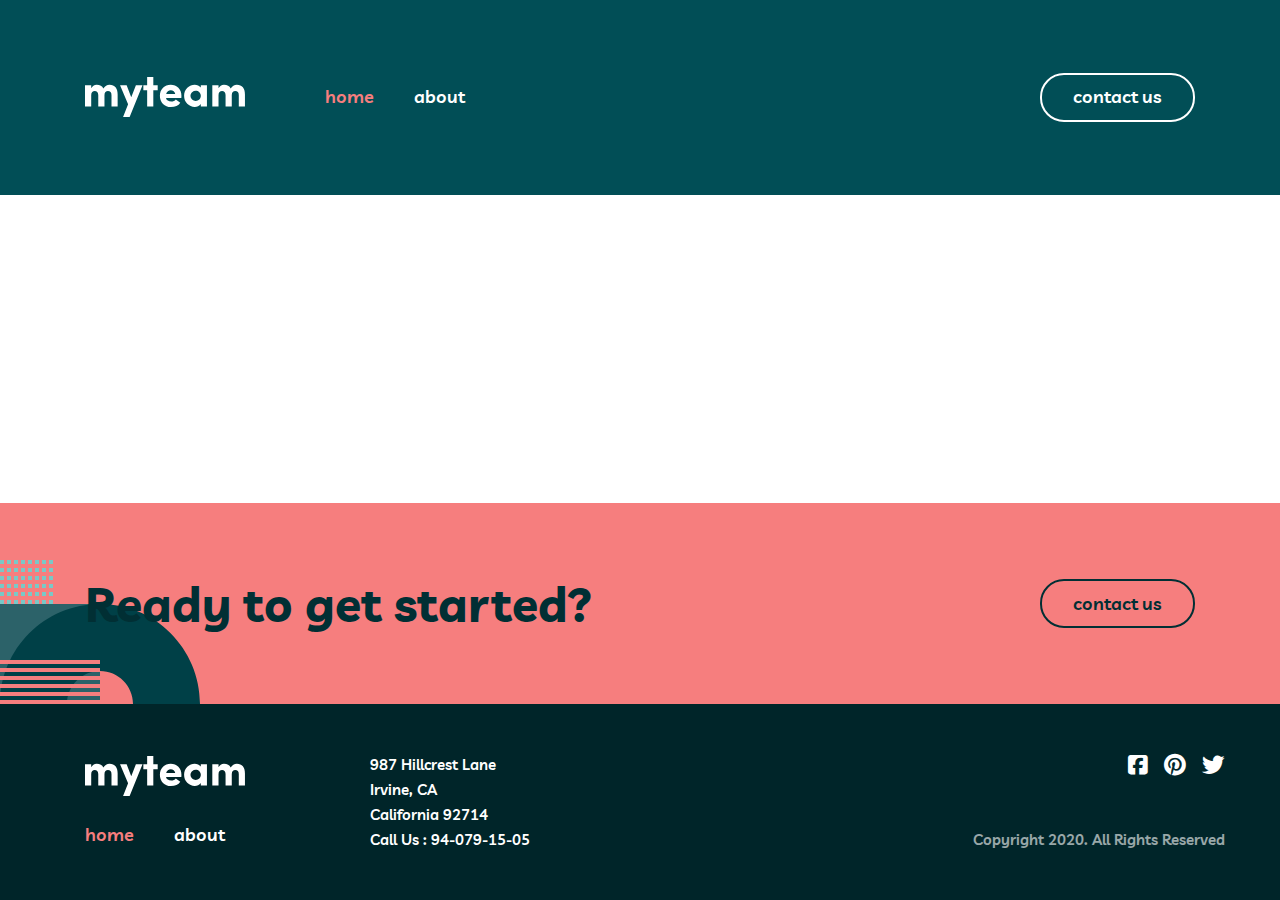
==== index.html @ 214761e7 "My Team | Home" ====
<!DOCTYPE html>
<html lang="en">
  <head>
    <meta charset="UTF-8" />
    <meta name="viewport" content="width=device-width, initial-scale=1.0" />
    <title>My Team | Home</title>
    <link
      rel="stylesheet"
      href="https://cdnjs.cloudflare.com/ajax/libs/font-awesome/6.7.2/css/all.min.css"
      integrity="sha512-Evv84Mr4kqVGRNSgIGL/F/aIDqQb7xQ2vcrdIwxfjThSH8CSR7PBEakCr51Ck+w+/U6swU2Im1vVX0SVk9ABhg=="
      crossorigin="anonymous"
      referrerpolicy="no-referrer"
    />
    <link rel="stylesheet" href="./css/index.css" />
  </head>
  <body>
    <header class="header">
      <div class="header__container container">
        <a href="" class="site-logo">
          <img
            class="site-logo__image"
            src="./images/logo.svg"
            alt=""
            width="160"
            height="40"
          />
        </a>
        <nav class="sitenav">
          <ul class="sitenav__list">
            <li class="sitenav__item">
              <a href="./index.html" id="active" class="sitenav__link">home</a>
            </li>
            <li class="sitenav__item">
              <a class="sitenav__link" href="./pages/about.html">about</a>
            </li>
          </ul>
        </nav>
        <a href="./pages/contact.html" class="btn primary-btn">contact us</a>
      </div>
    </header>
    <main class="main"></main>
    <footer class="footer">
      <div class="footer__cta">
        <div class="container">
          <h2 class="footer__cta__title">Ready to get started?</h2>
          <a
            class="footer__cta__btn btn primary-btn-dark"
            href="./pages/contact.html"
            >contact us</a
          >
        </div>
      </div>
      <div class="footer__container">
        <div class="container">
          <div class="footer__container-links">
            <div class="footer__container__logo">
              <img
                class="footer__logo"
                src="./images/logo.svg"
                alt=""
                width="160"
                height="40"
              />
            </div>
            <div class="footer__container-nav__pages">
              <ul class="footer__container-nav__pages-list">
                <li class="footer__container-nav__pages-item">
                  <a
                    href="./index.html"
                    class="footer__container-nav__pages-link sitenav__link"
                    id="active"
                    >home</a
                  >
                </li>
                <li class="footer__container-nav__pages-item">
                  <a
                    href="./pages/about.html"
                    class="footer__container-nav__pages-link sitenav__link"
                    >about</a
                  >
                </li>
              </ul>
            </div>
          </div>
          <div class="footer__container-information">
            <p>987 Hillcrest Lane</p>
            <p>Irvine, CA</p>
            <p>California 92714</p>
            <p>Call Us : 94-079-15-05</p>
          </div>
          <div class="footer__container__social-links">
            <a href="#" class="footer__container__social_link"
              ><i class="fa-brands fa-square-facebook fa-xl"></i
            ></a>
            <a href="#" class="footer__container__social_link"
              ><i class="fa-brands fa-pinterest fa-xl"></i
            ></a>
            <a href="#" class="footer__container__social_link"
              ><i class="fa-brands fa-twitter fa-xl"></i
            ></a>
          </div>
          <p class="footer__container__description">
            Copyright 2020. All Rights Reserved
          </p>
        </div>
      </div>
    </footer>
  </body>
</html>
---- css/index.css ----
@import "./normalize.css";
@import "./main.css"
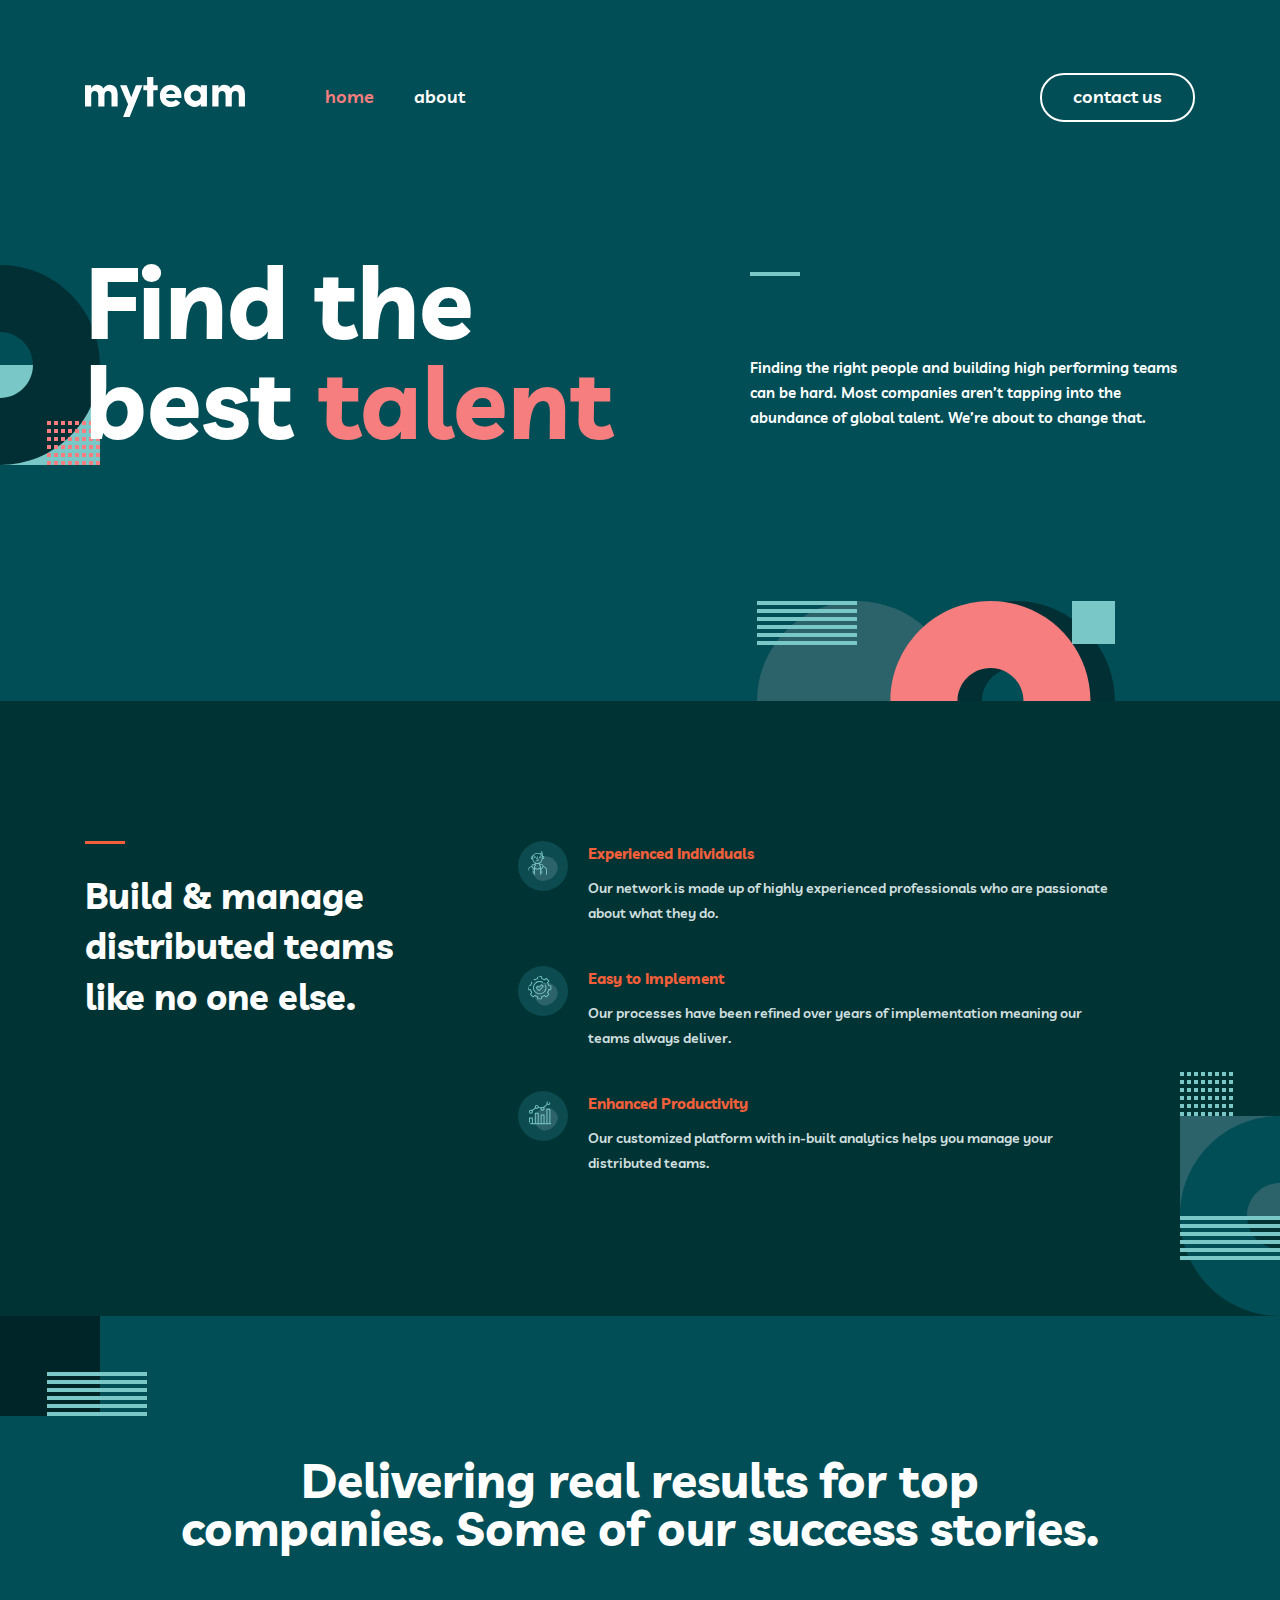
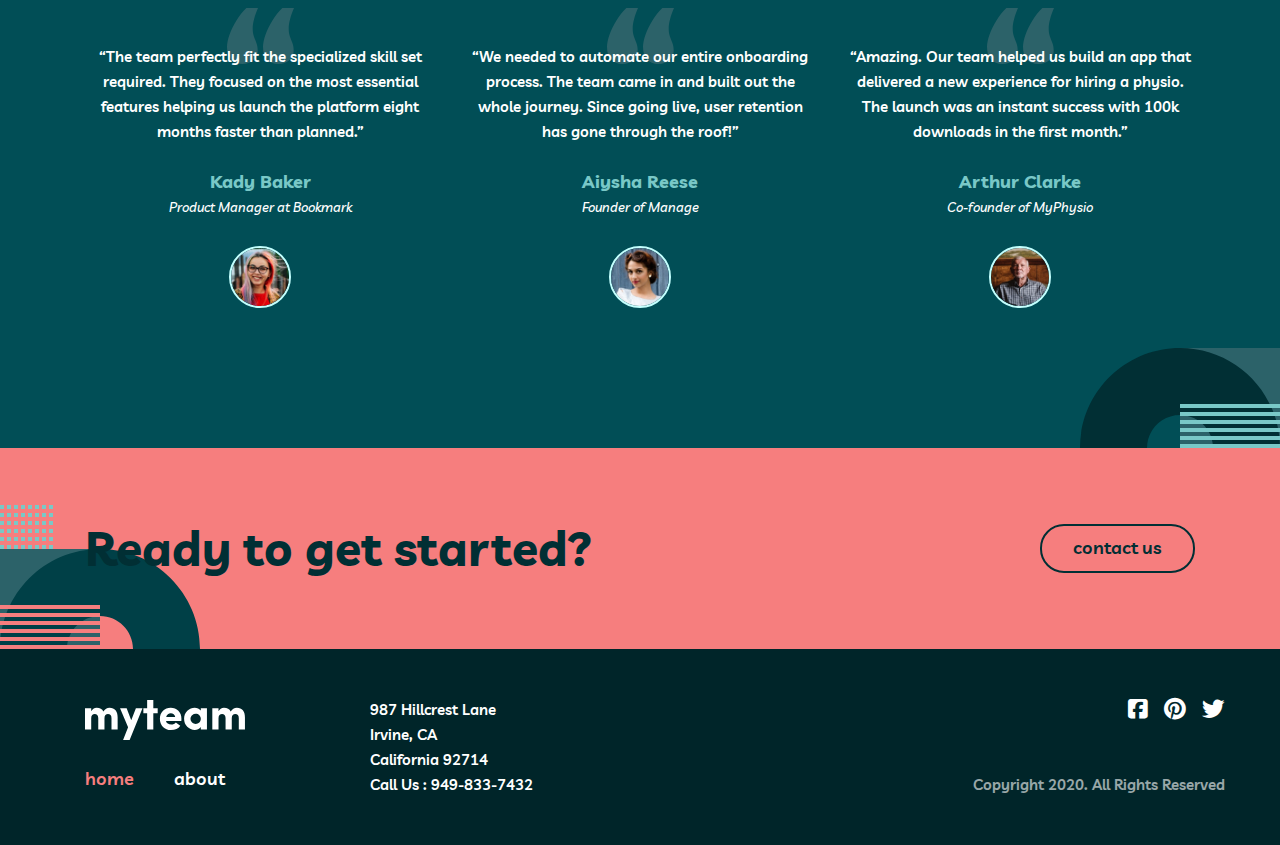
==== commit f5e7f1ea: ".." ====
--- a/index.html
+++ b/index.html
@@ -38,7 +38,119 @@
         <a href="./pages/contact.html" class="btn primary-btn">contact us</a>
       </div>
     </header>
-    <main class="main"></main>
+    <main class="main">
+        <section class="hero">
+          <div class="hero__container container">
+            <h1 class="hero__title">
+              Find the <br />
+              best <span class="orange_color">talent</span>
+            </h1>
+            <div class="hero__descraption">
+              <span class="divider hero-divider"></span>
+              <p class="hero__descraption__text">
+                Finding the right people and building high performing teams can be
+                hard. Most companies aren’t tapping into the abundance of global
+                talent. We’re about to change that.
+              </p>
+            </div>
+          </div>
+        </section>
+        <section class="team-section">
+          <div class="team-section_container container">
+          <div class="content">
+            <span class="underline"></span>
+            <h2> Build & manage <br>distributed teams <br>like no one else.</h2>
+          </div>
+          <div class="features">
+            <div class="feature">
+              <div class="icon">
+                <img src="./images/icon-person.svg" alt="Experienced Individuals">
+              </div>
+              <div class="text">
+                <h4>Experienced Individuals</h4>
+                <p>Our network is made up of highly experienced professionals who are passionate about what they do.</p>
+              </div>
+            </div>
+            <div class="feature">
+              <div class="icon">
+                <img src="./images/icon-cog.svg" alt="Easy to Implement">
+              </div>
+              <div class="text">
+                <h4>Easy to Implement</h4>
+                <p>Our processes have been refined over years of implementation meaning our teams always deliver.</p>
+              </div>
+            </div>
+            <div class="feature">
+              <div class="icon">
+                <img src="./images/icon-chart.svg" alt="Enhanced Productivity">
+              </div>
+              <div class="text">
+                <h4>Enhanced Productivity</h4>
+                <p>Our customized platform with in-built analytics helps you manage your distributed teams.</p>
+              </div>
+            </div>
+          </div>
+          </div>
+        </section>
+        <section class="testimonials">
+          <div class="testimonials__container container">
+            <h2 class="testimonials__title">
+              Delivering real results for top companies. Some of our
+              <span class="blue_text">success stories.</span>
+            </h2>
+            <ul class="testimonials__list">
+              <li class="testimonials__item">
+                <p class="testimonials__descraption">
+                  “The team perfectly fit the specialized skill set required. They
+                  focused on the most essential features helping us launch the
+                  platform eight months faster than planned.”
+                </p>
+                <h3 class="testimonials__name">Kady Baker</h3>
+                <i>Product Manager at Bookmark</i>
+                <img
+                  src="./images/avatar-kady.jpg"
+                  alt=""
+                  width="62"
+                  height="62"
+                  class="testimonials__img"
+                />
+              </li>
+              <li class="testimonials__item">
+                <p class="testimonials__descraption">
+                  “We needed to automate our entire onboarding process. The team
+                  came in and built out the whole journey. Since going live, user
+                  retention has gone through the roof!”
+                </p>
+                <h3 class="testimonials__name">Aiysha Reese</h3>
+                <i>Founder of Manage</i>
+                <img
+                  src="./images/avatar-aiysha.jpg"
+                  alt=""
+                  width="62"
+                  height="62"
+                  class="testimonials__img"
+                />
+              </li>
+              <li class="testimonials__item">
+                <p class="testimonials__descraption">
+                  “Amazing. Our team helped us build an app that delivered a new
+                  experience for hiring a physio. The launch was an instant
+                  success with 100k downloads in the first month.”
+                </p>
+                <h3 class="testimonials__name">Arthur Clarke</h3>
+                <i>Co-founder of MyPhysio</i>
+                <img
+                  src="./images/avatar-arthur.jpg"
+                  alt=""
+                  width="62"
+                  height="62"
+                  class="testimonials__img"
+                />
+              </li>
+            </ul>
+          </div>
+        </section>
+      </main>
     <footer class="footer">
       <div class="footer__cta">
         <div class="container">
@@ -86,7 +198,7 @@
             <p>987 Hillcrest Lane</p>
             <p>Irvine, CA</p>
             <p>California 92714</p>
-            <p>Call Us : 94-079-15-05</p>
+            <p>Call Us : 949-833-7432</p>
           </div>
           <div class="footer__container__social-links">
             <a href="#" class="footer__container__social_link"
